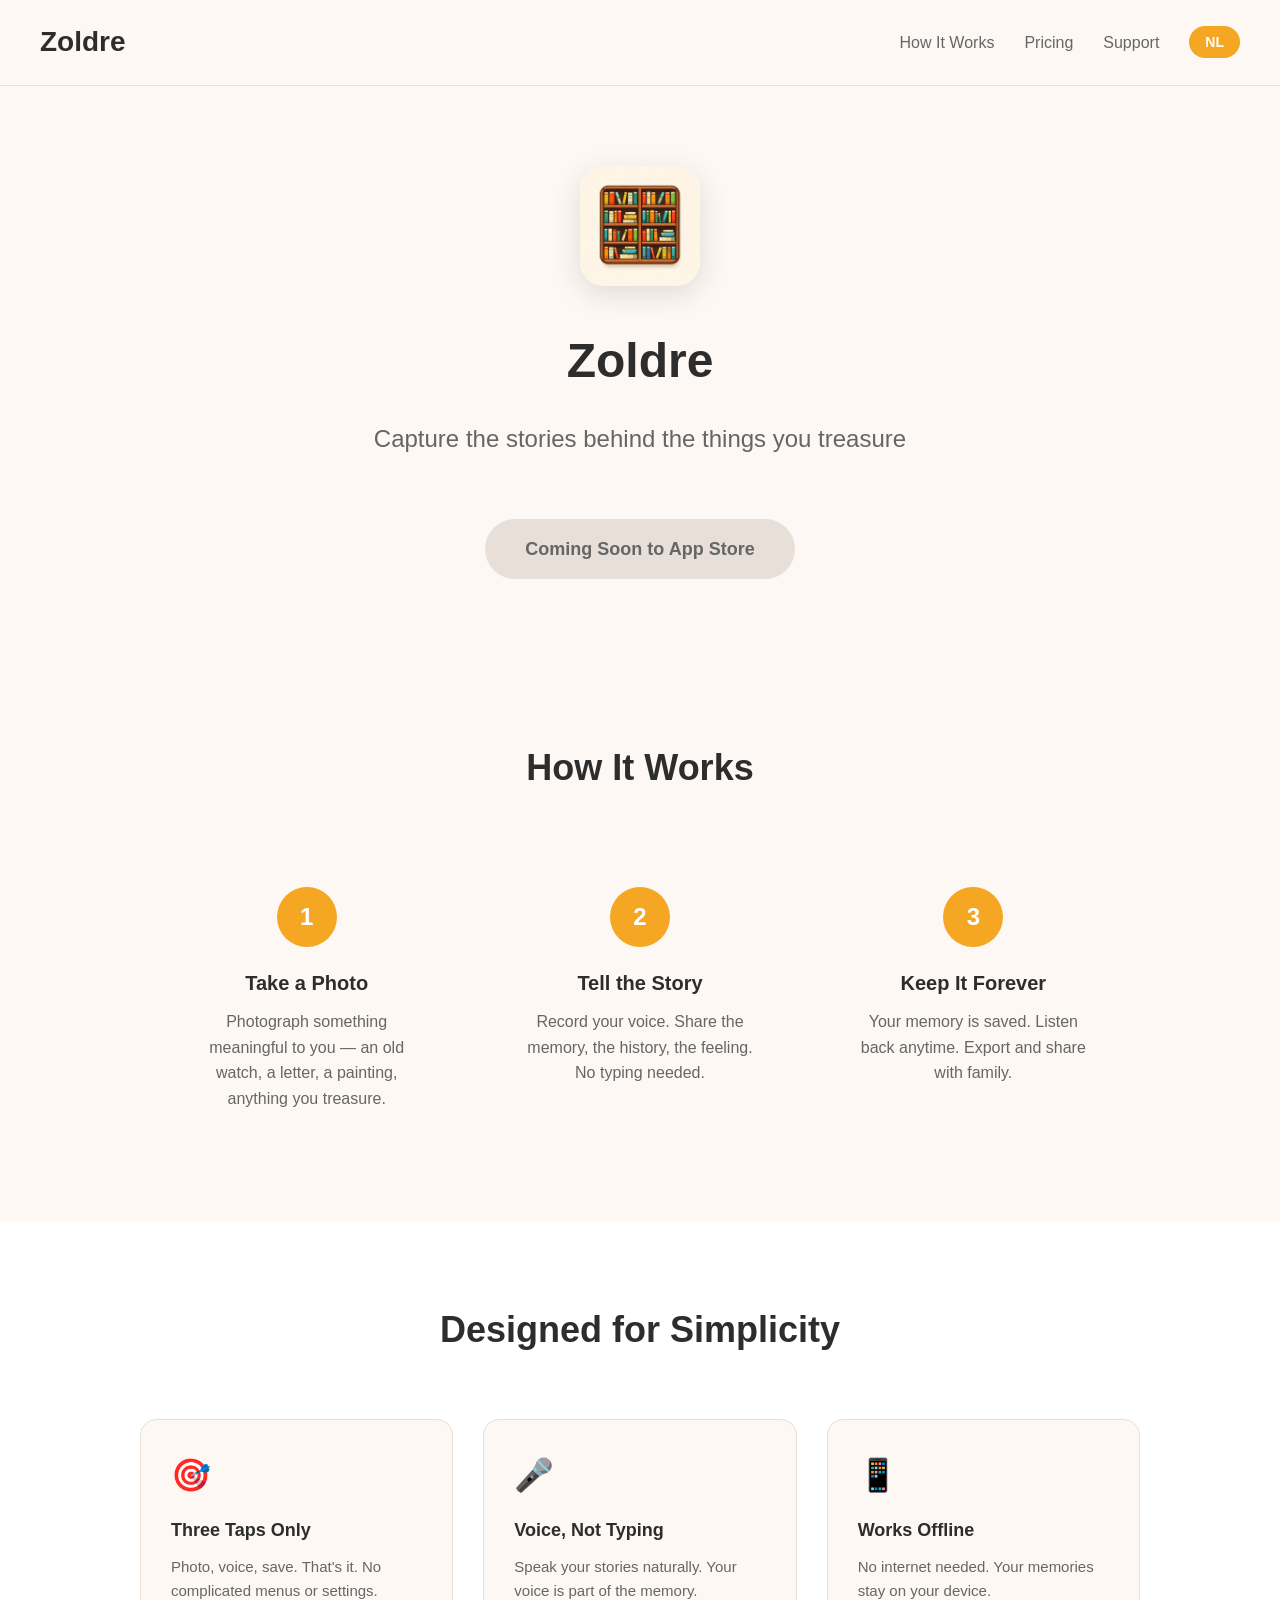
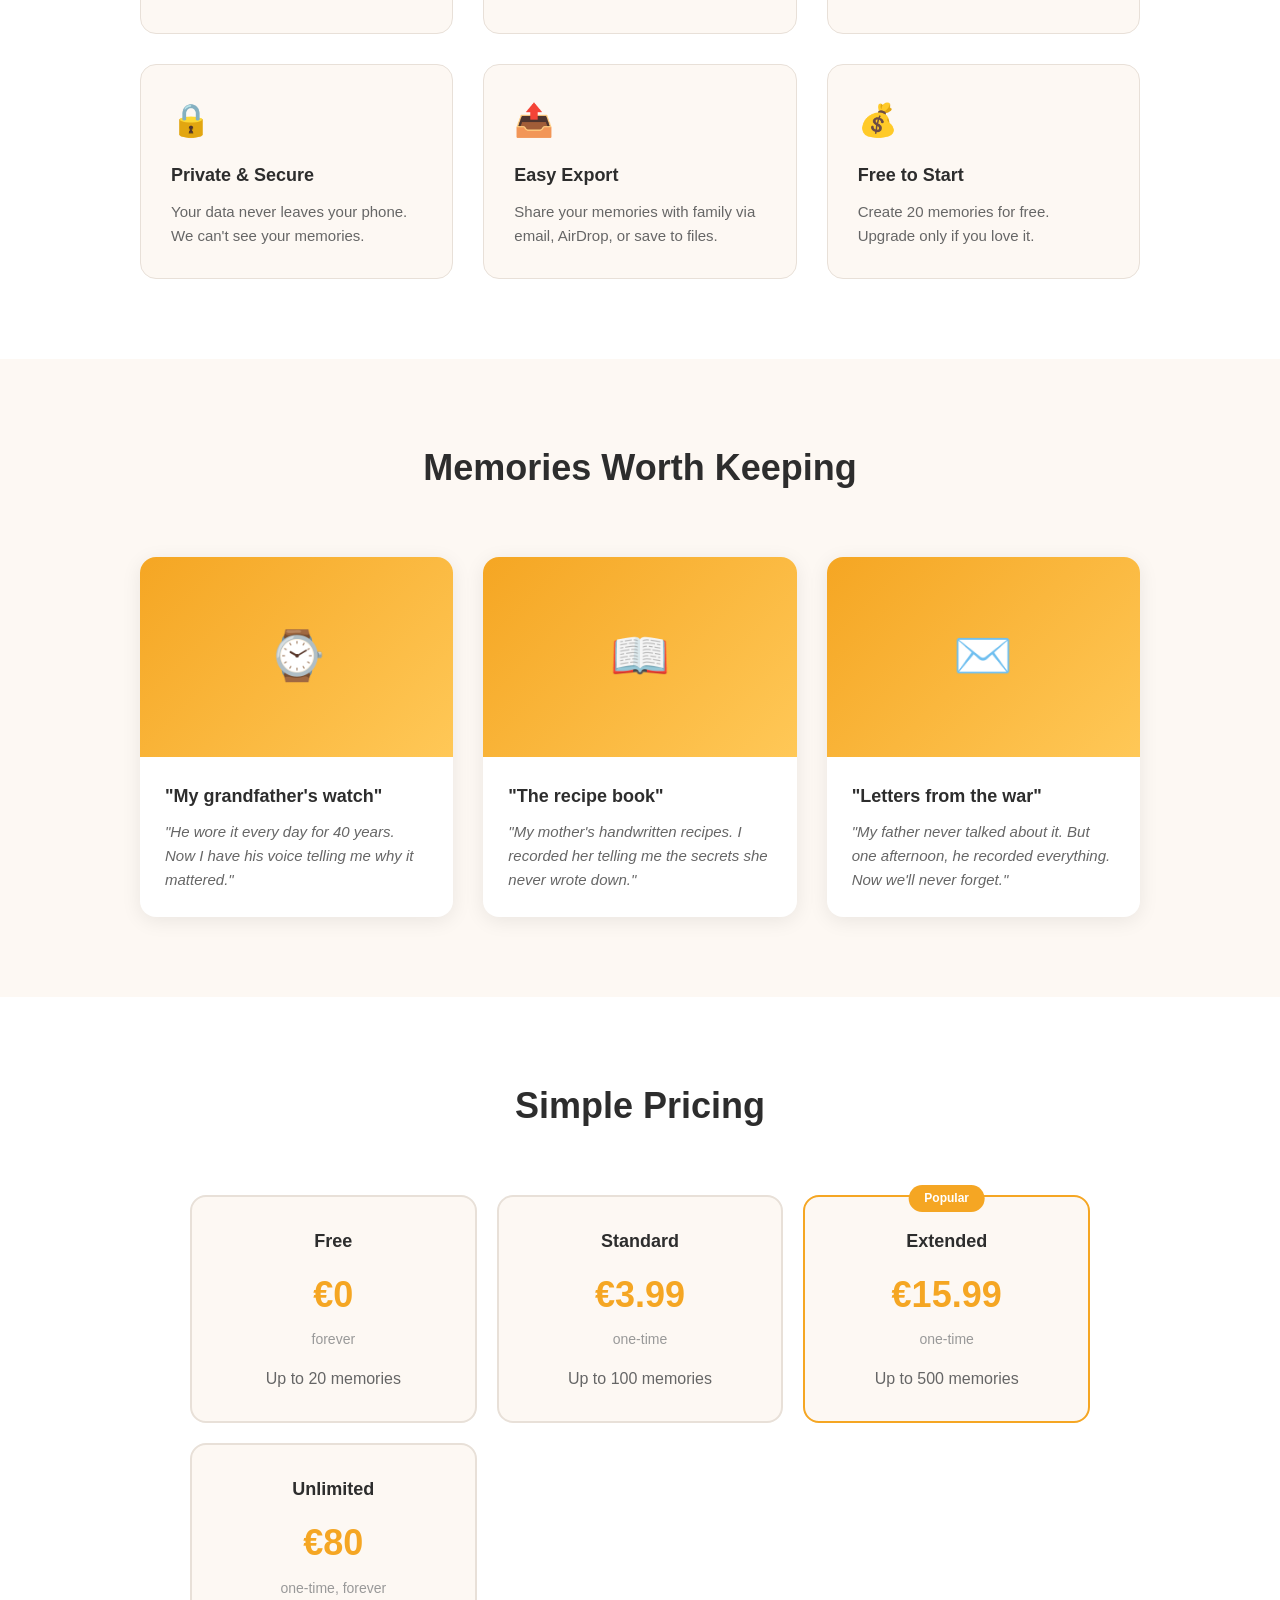
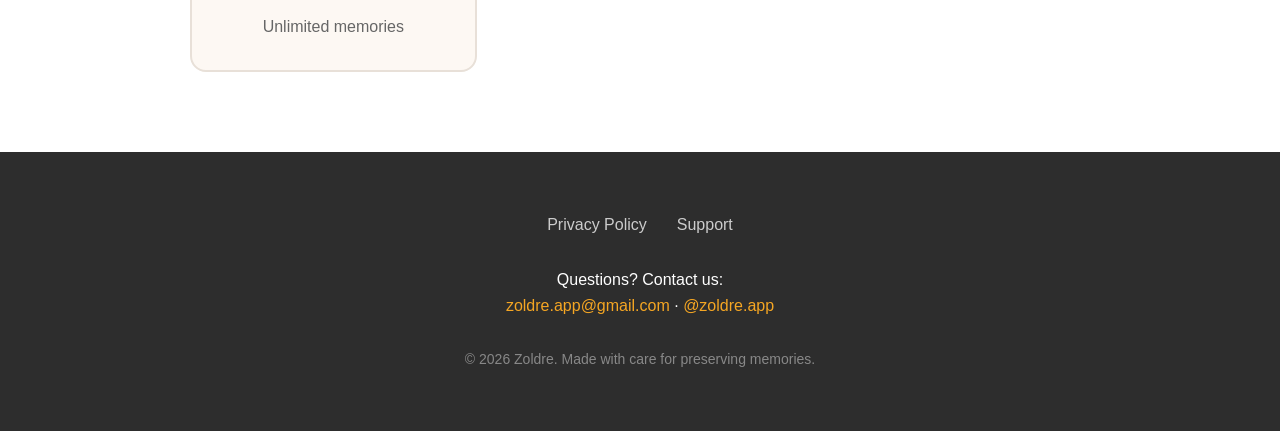
==== index.html @ dab9444a "v0" ====
<!DOCTYPE html>
<html lang="en">
<head>
    <meta charset="UTF-8">
    <meta name="viewport" content="width=device-width, initial-scale=1.0">
    <title>Zoldre - Capture the stories behind the things you treasure</title>
    <meta name="description" content="Zoldre is a simple app for elderly people to preserve memories. Take a photo, tell the story, keep it forever.">
    <link rel="icon" type="image/png" href="icon.png">
    <style>
        * {
            margin: 0;
            padding: 0;
            box-sizing: border-box;
        }

        body {
            font-family: -apple-system, BlinkMacSystemFont, 'Segoe UI', Roboto, Oxygen, Ubuntu, sans-serif;
            background-color: #FDF8F3;
            color: #2D2D2D;
            line-height: 1.6;
        }

        /* Navigation */
        nav {
            background-color: #FDF8F3;
            padding: 20px 40px;
            display: flex;
            justify-content: space-between;
            align-items: center;
            border-bottom: 1px solid #E8E0D8;
            position: sticky;
            top: 0;
            z-index: 100;
        }

        .logo {
            font-size: 28px;
            font-weight: 700;
            color: #2D2D2D;
            text-decoration: none;
        }

        .nav-links {
            display: flex;
            gap: 30px;
            align-items: center;
        }

        .nav-links a {
            text-decoration: none;
            color: #666;
            font-size: 16px;
            transition: color 0.3s;
        }

        .nav-links a:hover {
            color: #F5A623;
        }

        .lang-switch {
            background: #F5A623;
            color: white;
            border: none;
            padding: 8px 16px;
            border-radius: 20px;
            cursor: pointer;
            font-size: 14px;
            font-weight: 600;
            transition: background 0.3s;
        }

        .lang-switch:hover {
            background: #E09000;
        }

        /* Hero Section */
        .hero {
            text-align: center;
            padding: 80px 20px;
            max-width: 800px;
            margin: 0 auto;
        }

        .hero h1 {
            font-size: 48px;
            font-weight: 700;
            margin-bottom: 20px;
            color: #2D2D2D;
        }

        .hero .tagline {
            font-size: 24px;
            color: #666;
            margin-bottom: 40px;
            font-weight: 300;
        }

        .app-icon {
            width: 120px;
            height: 120px;
            border-radius: 24px;
            margin-bottom: 30px;
            box-shadow: 0 8px 30px rgba(0,0,0,0.12);
        }

        .cta-button {
            display: inline-block;
            background: #F5A623;
            color: white;
            padding: 16px 40px;
            border-radius: 30px;
            text-decoration: none;
            font-size: 18px;
            font-weight: 600;
            transition: transform 0.3s, box-shadow 0.3s;
            box-shadow: 0 4px 15px rgba(245, 166, 35, 0.4);
        }

        .cta-button:hover {
            transform: translateY(-2px);
            box-shadow: 0 6px 20px rgba(245, 166, 35, 0.5);
        }

        .coming-soon {
            display: inline-block;
            background: #E8E0D8;
            color: #666;
            padding: 16px 40px;
            border-radius: 30px;
            font-size: 18px;
            font-weight: 600;
            margin-top: 20px;
        }

        /* How It Works */
        .section {
            padding: 80px 20px;
            max-width: 1000px;
            margin: 0 auto;
        }

        .section-title {
            text-align: center;
            font-size: 36px;
            font-weight: 700;
            margin-bottom: 60px;
            color: #2D2D2D;
        }

        .steps {
            display: grid;
            grid-template-columns: repeat(auto-fit, minmax(250px, 1fr));
            gap: 40px;
        }

        .step {
            text-align: center;
            padding: 30px;
        }

        .step-number {
            width: 60px;
            height: 60px;
            background: #F5A623;
            color: white;
            border-radius: 50%;
            display: flex;
            align-items: center;
            justify-content: center;
            font-size: 24px;
            font-weight: 700;
            margin: 0 auto 20px;
        }

        .step h3 {
            font-size: 20px;
            margin-bottom: 10px;
            color: #2D2D2D;
        }

        .step p {
            color: #666;
            font-size: 16px;
        }

        /* Features */
        .features {
            background: white;
            padding: 80px 20px;
        }

        .features-grid {
            display: grid;
            grid-template-columns: repeat(auto-fit, minmax(280px, 1fr));
            gap: 30px;
            max-width: 1000px;
            margin: 0 auto;
        }

        .feature {
            background: #FDF8F3;
            padding: 30px;
            border-radius: 16px;
            border: 1px solid #E8E0D8;
        }

        .feature-icon {
            font-size: 32px;
            margin-bottom: 15px;
        }

        .feature h3 {
            font-size: 18px;
            margin-bottom: 10px;
            color: #2D2D2D;
        }

        .feature p {
            color: #666;
            font-size: 15px;
        }

        /* Stories Section */
        .stories {
            padding: 80px 20px;
            background: #FDF8F3;
        }

        .stories-grid {
            display: grid;
            grid-template-columns: repeat(auto-fit, minmax(300px, 1fr));
            gap: 30px;
            max-width: 1000px;
            margin: 0 auto;
        }

        .story-card {
            background: white;
            border-radius: 16px;
            overflow: hidden;
            box-shadow: 0 4px 20px rgba(0,0,0,0.08);
        }

        .story-image {
            width: 100%;
            height: 200px;
            background: linear-gradient(135deg, #F5A623 0%, #FFC857 100%);
            display: flex;
            align-items: center;
            justify-content: center;
            color: white;
            font-size: 48px;
        }

        .story-image img {
            width: 100%;
            height: 100%;
            object-fit: cover;
        }

        .story-content {
            padding: 25px;
        }

        .story-content h3 {
            font-size: 18px;
            margin-bottom: 10px;
            color: #2D2D2D;
        }

        .story-content p {
            color: #666;
            font-size: 15px;
            font-style: italic;
        }

        /* Pricing */
        .pricing {
            padding: 80px 20px;
            background: white;
        }

        .pricing-grid {
            display: grid;
            grid-template-columns: repeat(auto-fit, minmax(220px, 1fr));
            gap: 20px;
            max-width: 900px;
            margin: 0 auto;
        }

        .pricing-card {
            background: #FDF8F3;
            padding: 30px;
            border-radius: 16px;
            text-align: center;
            border: 2px solid #E8E0D8;
            transition: border-color 0.3s, transform 0.3s;
        }

        .pricing-card:hover {
            border-color: #F5A623;
            transform: translateY(-5px);
        }

        .pricing-card.featured {
            border-color: #F5A623;
            position: relative;
        }

        .pricing-card.featured::before {
            content: attr(data-label);
            position: absolute;
            top: -12px;
            left: 50%;
            transform: translateX(-50%);
            background: #F5A623;
            color: white;
            padding: 4px 16px;
            border-radius: 20px;
            font-size: 12px;
            font-weight: 600;
        }

        .pricing-card h3 {
            font-size: 18px;
            color: #2D2D2D;
            margin-bottom: 10px;
        }

        .pricing-card .price {
            font-size: 36px;
            font-weight: 700;
            color: #F5A623;
            margin-bottom: 5px;
        }

        .pricing-card .price-note {
            font-size: 14px;
            color: #999;
            margin-bottom: 15px;
        }

        .pricing-card .memories {
            font-size: 16px;
            color: #666;
        }

        /* Footer */
        footer {
            background: #2D2D2D;
            color: white;
            padding: 60px 20px;
            text-align: center;
        }

        .footer-links {
            display: flex;
            justify-content: center;
            gap: 30px;
            margin-bottom: 30px;
            flex-wrap: wrap;
        }

        .footer-links a {
            color: #CCC;
            text-decoration: none;
            transition: color 0.3s;
        }

        .footer-links a:hover {
            color: #F5A623;
        }

        .footer-contact {
            margin-bottom: 30px;
        }

        .footer-contact a {
            color: #F5A623;
            text-decoration: none;
        }

        .footer-copyright {
            color: #888;
            font-size: 14px;
        }

        /* Responsive */
        @media (max-width: 768px) {
            nav {
                padding: 15px 20px;
                flex-direction: column;
                gap: 15px;
            }

            .nav-links {
                gap: 20px;
            }

            .hero h1 {
                font-size: 32px;
            }

            .hero .tagline {
                font-size: 18px;
            }

            .section-title {
                font-size: 28px;
            }
        }

        /* Language toggle - hide elements based on language */
        .lang-nl { display: none; }
        body.nl .lang-en { display: none; }
        body.nl .lang-nl { display: block; }
    </style>
</head>
<body>
    <nav>
        <a href="index.html" class="logo">Zoldre</a>
        <div class="nav-links">
            <a href="#how-it-works" class="lang-en">How It Works</a>
            <a href="#how-it-works" class="lang-nl">Hoe Het Werkt</a>
            <a href="#pricing" class="lang-en">Pricing</a>
            <a href="#pricing" class="lang-nl">Prijzen</a>
            <a href="support.html" class="lang-en">Support</a>
            <a href="support.html" class="lang-nl">Hulp</a>
            <button class="lang-switch" onclick="toggleLanguage()">
                <span class="lang-en">NL</span>
                <span class="lang-nl">EN</span>
            </button>
        </div>
    </nav>

    <section class="hero">
        <img src="icon.png" alt="Zoldre App Icon" class="app-icon">
        <h1>Zoldre</h1>
        <p class="tagline lang-en">Capture the stories behind the things you treasure</p>
        <p class="tagline lang-nl">Bewaar de verhalen achter de dingen die je koestert</p>
        
        <!-- Replace this with App Store link once approved -->
        <div class="coming-soon lang-en">Coming Soon to App Store</div>
        <div class="coming-soon lang-nl">Binnenkort in de App Store</div>
        
        <!-- Uncomment this once app is live:
        <a href="https://apps.apple.com/app/zoldre" class="cta-button lang-en">Download on App Store</a>
        <a href="https://apps.apple.com/app/zoldre" class="cta-button lang-nl">Download in App Store</a>
        -->
    </section>

    <section class="section" id="how-it-works">
        <h2 class="section-title lang-en">How It Works</h2>
        <h2 class="section-title lang-nl">Hoe Het Werkt</h2>
        
        <div class="steps">
            <div class="step">
                <div class="step-number">1</div>
                <h3 class="lang-en">Take a Photo</h3>
                <h3 class="lang-nl">Maak een Foto</h3>
                <p class="lang-en">Photograph something meaningful to you — an old watch, a letter, a painting, anything you treasure.</p>
                <p class="lang-nl">Fotografeer iets dat betekenisvol voor je is — een oud horloge, een brief, een schilderij, alles wat je koestert.</p>
            </div>
            <div class="step">
                <div class="step-number">2</div>
                <h3 class="lang-en">Tell the Story</h3>
                <h3 class="lang-nl">Vertel het Verhaal</h3>
                <p class="lang-en">Record your voice. Share the memory, the history, the feeling. No typing needed.</p>
                <p class="lang-nl">Neem je stem op. Deel de herinnering, de geschiedenis, het gevoel. Geen typen nodig.</p>
            </div>
            <div class="step">
                <div class="step-number">3</div>
                <h3 class="lang-en">Keep It Forever</h3>
                <h3 class="lang-nl">Bewaar Het Voor Altijd</h3>
                <p class="lang-en">Your memory is saved. Listen back anytime. Export and share with family.</p>
                <p class="lang-nl">Je herinnering is opgeslagen. Luister wanneer je wilt. Exporteer en deel met familie.</p>
            </div>
        </div>
    </section>

    <section class="features">
        <h2 class="section-title lang-en">Designed for Simplicity</h2>
        <h2 class="section-title lang-nl">Ontworpen voor Eenvoud</h2>
        
        <div class="features-grid">
            <div class="feature">
                <div class="feature-icon">🎯</div>
                <h3 class="lang-en">Three Taps Only</h3>
                <h3 class="lang-nl">Slechts Drie Tikken</h3>
                <p class="lang-en">Photo, voice, save. That's it. No complicated menus or settings.</p>
                <p class="lang-nl">Foto, stem, opslaan. Dat is alles. Geen ingewikkelde menu's of instellingen.</p>
            </div>
            <div class="feature">
                <div class="feature-icon">🎤</div>
                <h3 class="lang-en">Voice, Not Typing</h3>
                <h3 class="lang-nl">Stem, Niet Typen</h3>
                <p class="lang-en">Speak your stories naturally. Your voice is part of the memory.</p>
                <p class="lang-nl">Spreek je verhalen natuurlijk in. Je stem is onderdeel van de herinnering.</p>
            </div>
            <div class="feature">
                <div class="feature-icon">📱</div>
                <h3 class="lang-en">Works Offline</h3>
                <h3 class="lang-nl">Werkt Offline</h3>
                <p class="lang-en">No internet needed. Your memories stay on your device.</p>
                <p class="lang-nl">Geen internet nodig. Je herinneringen blijven op je toestel.</p>
            </div>
            <div class="feature">
                <div class="feature-icon">🔒</div>
                <h3 class="lang-en">Private & Secure</h3>
                <h3 class="lang-nl">Privé & Veilig</h3>
                <p class="lang-en">Your data never leaves your phone. We can't see your memories.</p>
                <p class="lang-nl">Je gegevens verlaten nooit je telefoon. Wij kunnen je herinneringen niet zien.</p>
            </div>
            <div class="feature">
                <div class="feature-icon">📤</div>
                <h3 class="lang-en">Easy Export</h3>
                <h3 class="lang-nl">Makkelijk Exporteren</h3>
                <p class="lang-en">Share your memories with family via email, AirDrop, or save to files.</p>
                <p class="lang-nl">Deel je herinneringen met familie via e-mail, AirDrop, of sla op als bestanden.</p>
            </div>
            <div class="feature">
                <div class="feature-icon">💰</div>
                <h3 class="lang-en">Free to Start</h3>
                <h3 class="lang-nl">Gratis om te Beginnen</h3>
                <p class="lang-en">Create 20 memories for free. Upgrade only if you love it.</p>
                <p class="lang-nl">Maak 20 herinneringen gratis. Upgrade alleen als je het geweldig vindt.</p>
            </div>
        </div>
    </section>

    <section class="stories" id="stories">
        <h2 class="section-title lang-en">Memories Worth Keeping</h2>
        <h2 class="section-title lang-nl">Herinneringen om te Koesteren</h2>
        
        <div class="stories-grid">
            <div class="story-card">
                <div class="story-image">
                    <!-- Replace with: <img src="story1.jpg" alt="Story"> -->
                    ⌚
                </div>
                <div class="story-content">
                    <h3 class="lang-en">"My grandfather's watch"</h3>
                    <h3 class="lang-nl">"Het horloge van mijn grootvader"</h3>
                    <p class="lang-en">"He wore it every day for 40 years. Now I have his voice telling me why it mattered."</p>
                    <p class="lang-nl">"Hij droeg het elke dag, 40 jaar lang. Nu heb ik zijn stem die vertelt waarom het belangrijk was."</p>
                </div>
            </div>
            <div class="story-card">
                <div class="story-image">
                    <!-- Replace with: <img src="story2.jpg" alt="Story"> -->
                    📖
                </div>
                <div class="story-content">
                    <h3 class="lang-en">"The recipe book"</h3>
                    <h3 class="lang-nl">"Het receptenboek"</h3>
                    <p class="lang-en">"My mother's handwritten recipes. I recorded her telling me the secrets she never wrote down."</p>
                    <p class="lang-nl">"De handgeschreven recepten van mijn moeder. Ik nam op hoe ze me de geheimen vertelde die ze nooit opschreef."</p>
                </div>
            </div>
            <div class="story-card">
                <div class="story-image">
                    <!-- Replace with: <img src="story3.jpg" alt="Story"> -->
                    ✉️
                </div>
                <div class="story-content">
                    <h3 class="lang-en">"Letters from the war"</h3>
                    <h3 class="lang-nl">"Brieven uit de oorlog"</h3>
                    <p class="lang-en">"My father never talked about it. But one afternoon, he recorded everything. Now we'll never forget."</p>
                    <p class="lang-nl">"Mijn vader praatte er nooit over. Maar op een middag nam hij alles op. Nu vergeten we het nooit."</p>
                </div>
            </div>
        </div>
    </section>

    <section class="pricing" id="pricing">
        <h2 class="section-title lang-en">Simple Pricing</h2>
        <h2 class="section-title lang-nl">Eenvoudige Prijzen</h2>
        
        <div class="pricing-grid">
            <div class="pricing-card">
                <h3 class="lang-en">Free</h3>
                <h3 class="lang-nl">Gratis</h3>
                <div class="price">€0</div>
                <div class="price-note lang-en">forever</div>
                <div class="price-note lang-nl">voor altijd</div>
                <div class="memories lang-en">Up to 20 memories</div>
                <div class="memories lang-nl">Tot 20 herinneringen</div>
            </div>
            <div class="pricing-card">
                <h3 class="lang-en">Standard</h3>
                <h3 class="lang-nl">Standaard</h3>
                <div class="price">€3.99</div>
                <div class="price-note lang-en">one-time</div>
                <div class="price-note lang-nl">eenmalig</div>
                <div class="memories lang-en">Up to 100 memories</div>
                <div class="memories lang-nl">Tot 100 herinneringen</div>
            </div>
            <div class="pricing-card featured" data-label="Popular">
                <h3 class="lang-en">Extended</h3>
                <h3 class="lang-nl">Uitgebreid</h3>
                <div class="price">€15.99</div>
                <div class="price-note lang-en">one-time</div>
                <div class="price-note lang-nl">eenmalig</div>
                <div class="memories lang-en">Up to 500 memories</div>
                <div class="memories lang-nl">Tot 500 herinneringen</div>
            </div>
            <div class="pricing-card">
                <h3 class="lang-en">Unlimited</h3>
                <h3 class="lang-nl">Onbeperkt</h3>
                <div class="price">€80</div>
                <div class="price-note lang-en">one-time, forever</div>
                <div class="price-note lang-nl">eenmalig, voor altijd</div>
                <div class="memories lang-en">Unlimited memories</div>
                <div class="memories lang-nl">Onbeperkte herinneringen</div>
            </div>
        </div>
    </section>

    <footer>
        <div class="footer-links">
            <a href="privacy.html" class="lang-en">Privacy Policy</a>
            <a href="privacy.html" class="lang-nl">Privacybeleid</a>
            <a href="support.html" class="lang-en">Support</a>
            <a href="support.html" class="lang-nl">Hulp</a>
        </div>
        <div class="footer-contact">
            <p class="lang-en">Questions? Contact us:</p>
            <p class="lang-nl">Vragen? Neem contact op:</p>
            <a href="mailto:zoldre.app@gmail.com">zoldre.app@gmail.com</a>
            <span> · </span>
            <a href="https://instagram.com/zoldre.app" target="_blank">@zoldre.app</a>
        </div>
        <div class="footer-copyright">
            <p>© 2026 Zoldre. <span class="lang-en">Made with care for preserving memories.</span><span class="lang-nl">Gemaakt met zorg voor het bewaren van herinneringen.</span></p>
        </div>
    </footer>

    <script>
        function toggleLanguage() {
            document.body.classList.toggle('nl');
            localStorage.setItem('zoldre-lang', document.body.classList.contains('nl') ? 'nl' : 'en');
        }

        // Load saved language preference
        if (localStorage.getItem('zoldre-lang') === 'nl') {
            document.body.classList.add('nl');
        }
    </script>
</body>
</html>
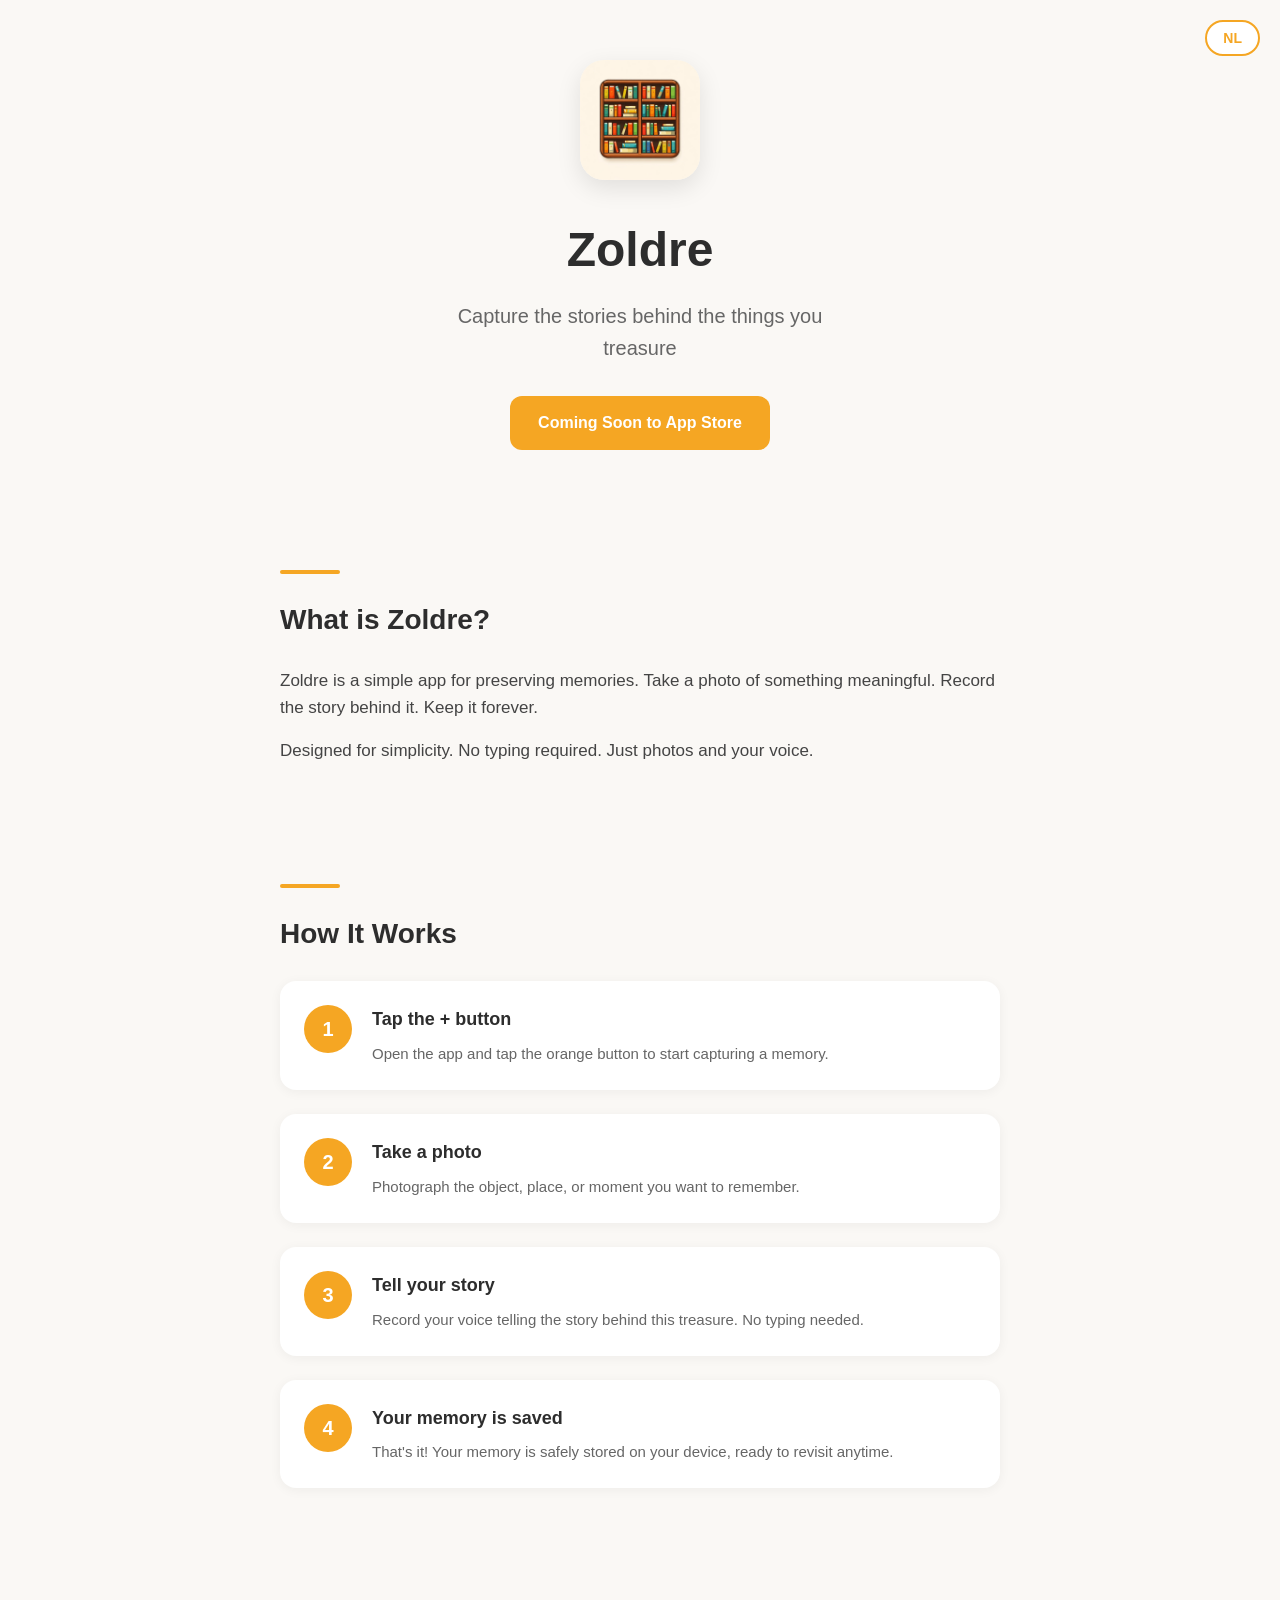
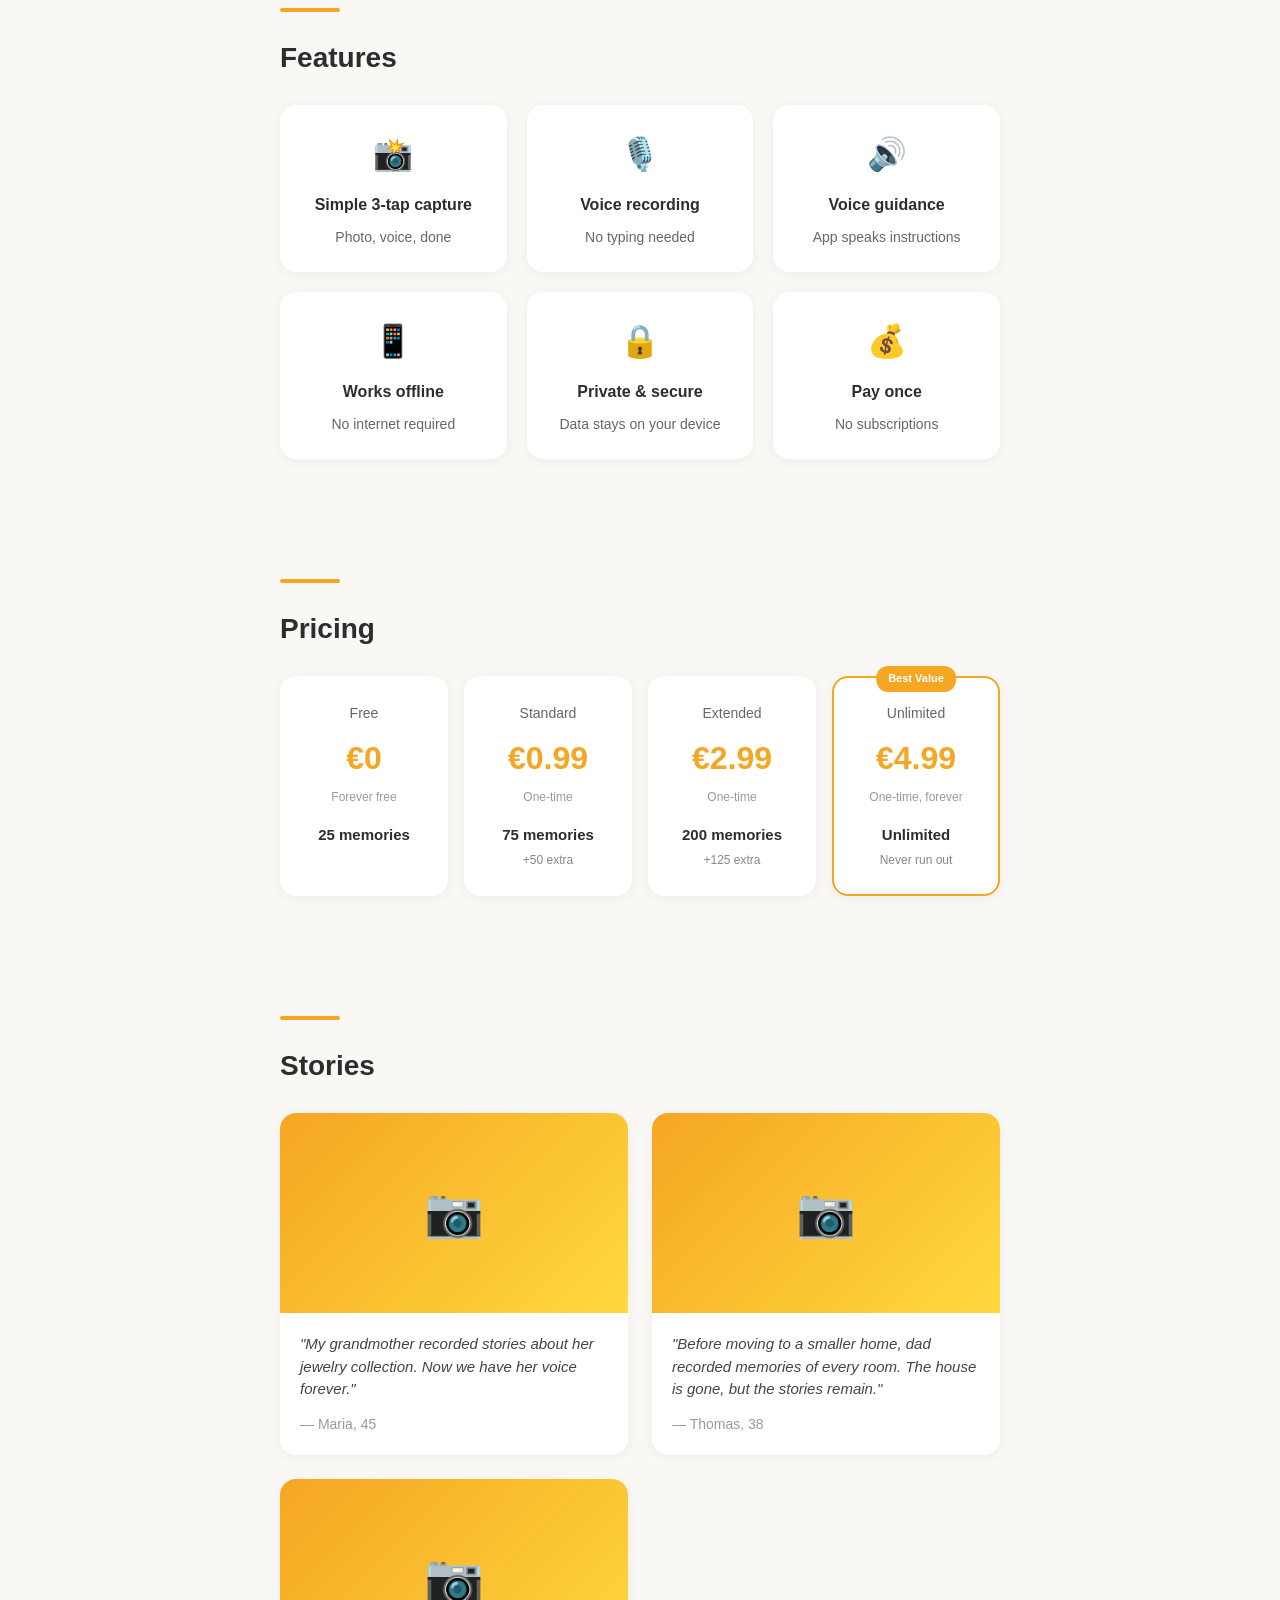
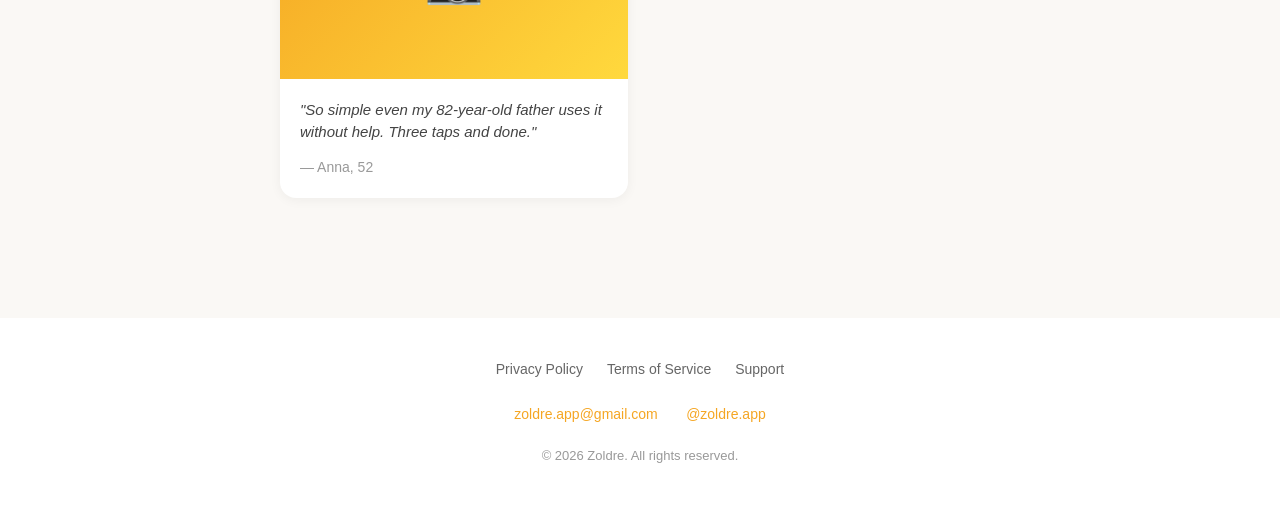
==== commit a2f35b96: "v2" ====
--- a/index.html
+++ b/index.html
@@ -4,7 +4,7 @@
     <meta charset="UTF-8">
     <meta name="viewport" content="width=device-width, initial-scale=1.0">
     <title>Zoldre - Capture the stories behind the things you treasure</title>
-    <meta name="description" content="Zoldre is a simple app for elderly people to preserve memories. Take a photo, tell the story, keep it forever.">
+    <meta name="description" content="Zoldre is a simple app for elderly people to capture memories of cherished objects through photos and voice recordings.">
     <link rel="icon" type="image/png" href="icon.png">
     <style>
         * {
@@ -12,638 +12,663 @@
             padding: 0;
             box-sizing: border-box;
         }
-
+        
         body {
-            font-family: -apple-system, BlinkMacSystemFont, 'Segoe UI', Roboto, Oxygen, Ubuntu, sans-serif;
-            background-color: #FDF8F3;
+            font-family: -apple-system, BlinkMacSystemFont, 'Segoe UI', Roboto, Helvetica, Arial, sans-serif;
+            background-color: #FAF8F5;
             color: #2D2D2D;
             line-height: 1.6;
         }
-
-        /* Navigation */
-        nav {
-            background-color: #FDF8F3;
-            padding: 20px 40px;
-            display: flex;
-            justify-content: space-between;
-            align-items: center;
-            border-bottom: 1px solid #E8E0D8;
-            position: sticky;
-            top: 0;
+        
+        .container {
+            max-width: 800px;
+            margin: 0 auto;
+            padding: 20px;
+        }
+        
+        /* Language Switcher */
+        .lang-switch {
+            position: fixed;
+            top: 20px;
+            right: 20px;
             z-index: 100;
         }
-
-        .logo {
-            font-size: 28px;
-            font-weight: 700;
-            color: #2D2D2D;
-            text-decoration: none;
-        }
-
-        .nav-links {
-            display: flex;
-            gap: 30px;
-            align-items: center;
-        }
-
-        .nav-links a {
-            text-decoration: none;
-            color: #666;
-            font-size: 16px;
-            transition: color 0.3s;
-        }
-
-        .nav-links a:hover {
+        
+        .lang-btn {
+            background: white;
+            border: 2px solid #F5A623;
             color: #F5A623;
-        }
-
-        .lang-switch {
-            background: #F5A623;
-            color: white;
-            border: none;
             padding: 8px 16px;
             border-radius: 20px;
             cursor: pointer;
             font-size: 14px;
             font-weight: 600;
-            transition: background 0.3s;
-        }
-
-        .lang-switch:hover {
-            background: #E09000;
-        }
-
-        /* Hero Section */
-        .hero {
+            transition: all 0.3s ease;
+        }
+        
+        .lang-btn:hover {
+            background: #F5A623;
+            color: white;
+        }
+        
+        /* Header */
+        .header {
             text-align: center;
-            padding: 80px 20px;
-            max-width: 800px;
-            margin: 0 auto;
-        }
-
-        .hero h1 {
-            font-size: 48px;
-            font-weight: 700;
-            margin-bottom: 20px;
-            color: #2D2D2D;
-        }
-
-        .hero .tagline {
-            font-size: 24px;
-            color: #666;
-            margin-bottom: 40px;
-            font-weight: 300;
-        }
-
-        .app-icon {
+            padding: 60px 20px 40px;
+        }
+        
+        .logo {
             width: 120px;
             height: 120px;
             border-radius: 24px;
-            margin-bottom: 30px;
-            box-shadow: 0 8px 30px rgba(0,0,0,0.12);
-        }
-
-        .cta-button {
+            margin-bottom: 24px;
+            box-shadow: 0 8px 24px rgba(0,0,0,0.1);
+        }
+        
+        .title {
+            font-size: 48px;
+            font-weight: 700;
+            color: #2D2D2D;
+            margin-bottom: 12px;
+        }
+        
+        .tagline {
+            font-size: 20px;
+            color: #666;
+            max-width: 400px;
+            margin: 0 auto 32px;
+        }
+        
+        .app-store-btn {
+            display: inline-block;
+            background: #000;
+            color: white;
+            padding: 14px 28px;
+            border-radius: 12px;
+            text-decoration: none;
+            font-size: 16px;
+            font-weight: 600;
+            transition: transform 0.2s ease;
+        }
+        
+        .app-store-btn:hover {
+            transform: scale(1.05);
+        }
+        
+        .coming-soon {
             display: inline-block;
             background: #F5A623;
             color: white;
-            padding: 16px 40px;
-            border-radius: 30px;
-            text-decoration: none;
-            font-size: 18px;
+            padding: 14px 28px;
+            border-radius: 12px;
+            font-size: 16px;
             font-weight: 600;
-            transition: transform 0.3s, box-shadow 0.3s;
-            box-shadow: 0 4px 15px rgba(245, 166, 35, 0.4);
-        }
-
-        .cta-button:hover {
-            transform: translateY(-2px);
-            box-shadow: 0 6px 20px rgba(245, 166, 35, 0.5);
-        }
-
-        .coming-soon {
-            display: inline-block;
-            background: #E8E0D8;
-            color: #666;
-            padding: 16px 40px;
-            border-radius: 30px;
-            font-size: 18px;
-            font-weight: 600;
-            margin-top: 20px;
-        }
-
-        /* How It Works */
+        }
+        
+        /* Sections */
         .section {
-            padding: 80px 20px;
-            max-width: 1000px;
-            margin: 0 auto;
-        }
-
+            padding: 60px 20px;
+        }
+        
         .section-title {
-            text-align: center;
-            font-size: 36px;
+            font-size: 28px;
             font-weight: 700;
-            margin-bottom: 60px;
+            margin-bottom: 24px;
             color: #2D2D2D;
         }
-
+        
+        .section-divider {
+            width: 60px;
+            height: 4px;
+            background: #F5A623;
+            border-radius: 2px;
+            margin-bottom: 24px;
+        }
+        
+        /* How it works */
         .steps {
-            display: grid;
-            grid-template-columns: repeat(auto-fit, minmax(250px, 1fr));
-            gap: 40px;
-        }
-
+            display: flex;
+            flex-direction: column;
+            gap: 24px;
+        }
+        
         .step {
-            text-align: center;
-            padding: 30px;
-        }
-
+            display: flex;
+            align-items: flex-start;
+            gap: 20px;
+            background: white;
+            padding: 24px;
+            border-radius: 16px;
+            box-shadow: 0 2px 12px rgba(0,0,0,0.05);
+        }
+        
         .step-number {
-            width: 60px;
-            height: 60px;
+            width: 48px;
+            height: 48px;
             background: #F5A623;
             color: white;
             border-radius: 50%;
             display: flex;
             align-items: center;
             justify-content: center;
-            font-size: 24px;
+            font-size: 20px;
             font-weight: 700;
-            margin: 0 auto 20px;
-        }
-
-        .step h3 {
-            font-size: 20px;
-            margin-bottom: 10px;
+            flex-shrink: 0;
+        }
+        
+        .step-content h3 {
+            font-size: 18px;
+            margin-bottom: 8px;
             color: #2D2D2D;
         }
-
-        .step p {
+        
+        .step-content p {
             color: #666;
-            font-size: 16px;
-        }
-
+            font-size: 15px;
+        }
+        
         /* Features */
         .features {
+            display: grid;
+            grid-template-columns: repeat(auto-fit, minmax(200px, 1fr));
+            gap: 20px;
+        }
+        
+        .feature {
             background: white;
-            padding: 80px 20px;
-        }
-
-        .features-grid {
-            display: grid;
-            grid-template-columns: repeat(auto-fit, minmax(280px, 1fr));
-            gap: 30px;
-            max-width: 1000px;
-            margin: 0 auto;
-        }
-
-        .feature {
-            background: #FDF8F3;
-            padding: 30px;
+            padding: 24px;
             border-radius: 16px;
-            border: 1px solid #E8E0D8;
-        }
-
+            text-align: center;
+            box-shadow: 0 2px 12px rgba(0,0,0,0.05);
+        }
+        
         .feature-icon {
             font-size: 32px;
-            margin-bottom: 15px;
-        }
-
+            margin-bottom: 12px;
+        }
+        
         .feature h3 {
-            font-size: 18px;
-            margin-bottom: 10px;
+            font-size: 16px;
+            margin-bottom: 8px;
             color: #2D2D2D;
         }
-
+        
         .feature p {
+            font-size: 14px;
             color: #666;
-            font-size: 15px;
-        }
-
-        /* Stories Section */
-        .stories {
-            padding: 80px 20px;
-            background: #FDF8F3;
-        }
-
-        .stories-grid {
+        }
+        
+        /* Pricing */
+        .pricing-cards {
             display: grid;
-            grid-template-columns: repeat(auto-fit, minmax(300px, 1fr));
-            gap: 30px;
-            max-width: 1000px;
-            margin: 0 auto;
-        }
-
-        .story-card {
+            grid-template-columns: repeat(auto-fit, minmax(160px, 1fr));
+            gap: 16px;
+        }
+        
+        .pricing-card {
             background: white;
-            border-radius: 16px;
-            overflow: hidden;
-            box-shadow: 0 4px 20px rgba(0,0,0,0.08);
-        }
-
-        .story-image {
-            width: 100%;
-            height: 200px;
-            background: linear-gradient(135deg, #F5A623 0%, #FFC857 100%);
-            display: flex;
-            align-items: center;
-            justify-content: center;
-            color: white;
-            font-size: 48px;
-        }
-
-        .story-image img {
-            width: 100%;
-            height: 100%;
-            object-fit: cover;
-        }
-
-        .story-content {
-            padding: 25px;
-        }
-
-        .story-content h3 {
-            font-size: 18px;
-            margin-bottom: 10px;
-            color: #2D2D2D;
-        }
-
-        .story-content p {
-            color: #666;
-            font-size: 15px;
-            font-style: italic;
-        }
-
-        /* Pricing */
-        .pricing {
-            padding: 80px 20px;
-            background: white;
-        }
-
-        .pricing-grid {
-            display: grid;
-            grid-template-columns: repeat(auto-fit, minmax(220px, 1fr));
-            gap: 20px;
-            max-width: 900px;
-            margin: 0 auto;
-        }
-
-        .pricing-card {
-            background: #FDF8F3;
-            padding: 30px;
+            padding: 24px 16px;
             border-radius: 16px;
             text-align: center;
-            border: 2px solid #E8E0D8;
-            transition: border-color 0.3s, transform 0.3s;
-        }
-
-        .pricing-card:hover {
+            box-shadow: 0 2px 12px rgba(0,0,0,0.05);
+            border: 2px solid transparent;
+            position: relative;
+        }
+        
+        .pricing-card.popular {
             border-color: #F5A623;
-            transform: translateY(-5px);
-        }
-
-        .pricing-card.featured {
-            border-color: #F5A623;
-            position: relative;
-        }
-
-        .pricing-card.featured::before {
-            content: attr(data-label);
+        }
+        
+        .pricing-card.popular::before {
+            content: "Best Value";
             position: absolute;
             top: -12px;
             left: 50%;
             transform: translateX(-50%);
             background: #F5A623;
             color: white;
-            padding: 4px 16px;
-            border-radius: 20px;
-            font-size: 12px;
+            padding: 4px 12px;
+            border-radius: 12px;
+            font-size: 11px;
             font-weight: 600;
         }
-
-        .pricing-card h3 {
-            font-size: 18px;
-            color: #2D2D2D;
-            margin-bottom: 10px;
-        }
-
+        
+        body.dutch .pricing-card.popular::before {
+            content: "Beste Waarde";
+        }
+        
+        .pricing-card .plan-name {
+            font-size: 14px;
+            color: #666;
+            margin-bottom: 8px;
+        }
+        
         .pricing-card .price {
-            font-size: 36px;
+            font-size: 32px;
             font-weight: 700;
             color: #F5A623;
-            margin-bottom: 5px;
-        }
-
+            margin-bottom: 4px;
+        }
+        
         .pricing-card .price-note {
+            font-size: 12px;
+            color: #999;
+            margin-bottom: 16px;
+        }
+        
+        .pricing-card .memories {
+            font-size: 15px;
+            color: #2D2D2D;
+            font-weight: 600;
+        }
+        
+        .pricing-card .memories-detail {
+            font-size: 12px;
+            color: #888;
+            margin-top: 4px;
+        }
+        
+        /* Stories Section */
+        .stories {
+            display: grid;
+            grid-template-columns: repeat(auto-fit, minmax(280px, 1fr));
+            gap: 24px;
+        }
+        
+        .story-card {
+            background: white;
+            border-radius: 16px;
+            overflow: hidden;
+            box-shadow: 0 2px 12px rgba(0,0,0,0.05);
+        }
+        
+        .story-image {
+            width: 100%;
+            height: 200px;
+            object-fit: cover;
+            background: #EEE;
+        }
+        
+        .story-image-placeholder {
+            width: 100%;
+            height: 200px;
+            background: linear-gradient(135deg, #F5A623 0%, #FFD93D 100%);
+            display: flex;
+            align-items: center;
+            justify-content: center;
+            color: white;
+            font-size: 48px;
+        }
+        
+        .story-content {
+            padding: 20px;
+        }
+        
+        .story-quote {
+            font-size: 15px;
+            color: #444;
+            font-style: italic;
+            margin-bottom: 12px;
+            line-height: 1.5;
+        }
+        
+        .story-author {
             font-size: 14px;
             color: #999;
-            margin-bottom: 15px;
-        }
-
-        .pricing-card .memories {
-            font-size: 16px;
-            color: #666;
-        }
-
+        }
+        
         /* Footer */
-        footer {
-            background: #2D2D2D;
-            color: white;
-            padding: 60px 20px;
+        .footer {
+            background: white;
+            padding: 40px 20px;
             text-align: center;
-        }
-
+            margin-top: 40px;
+        }
+        
         .footer-links {
             display: flex;
             justify-content: center;
-            gap: 30px;
-            margin-bottom: 30px;
+            gap: 24px;
+            margin-bottom: 20px;
             flex-wrap: wrap;
         }
-
+        
         .footer-links a {
-            color: #CCC;
+            color: #666;
             text-decoration: none;
-            transition: color 0.3s;
-        }
-
+            font-size: 14px;
+        }
+        
         .footer-links a:hover {
             color: #F5A623;
         }
-
+        
         .footer-contact {
-            margin-bottom: 30px;
-        }
-
+            margin-bottom: 20px;
+        }
+        
         .footer-contact a {
             color: #F5A623;
             text-decoration: none;
-        }
-
+            font-size: 14px;
+            margin: 0 12px;
+        }
+        
         .footer-copyright {
-            color: #888;
-            font-size: 14px;
-        }
-
+            font-size: 13px;
+            color: #999;
+        }
+        
         /* Responsive */
-        @media (max-width: 768px) {
-            nav {
-                padding: 15px 20px;
-                flex-direction: column;
-                gap: 15px;
+        @media (max-width: 600px) {
+            .title {
+                font-size: 36px;
             }
-
-            .nav-links {
-                gap: 20px;
-            }
-
-            .hero h1 {
-                font-size: 32px;
-            }
-
-            .hero .tagline {
+            
+            .tagline {
                 font-size: 18px;
             }
-
-            .section-title {
-                font-size: 28px;
+            
+            .step {
+                flex-direction: column;
+                text-align: center;
             }
-        }
-
-        /* Language toggle - hide elements based on language */
-        .lang-nl { display: none; }
-        body.nl .lang-en { display: none; }
-        body.nl .lang-nl { display: block; }
+            
+            .step-number {
+                margin: 0 auto;
+            }
+            
+            .pricing-cards {
+                grid-template-columns: repeat(2, 1fr);
+            }
+        }
+        
+        /* Dutch content - hidden by default */
+        .nl { display: none; }
+        body.dutch .en { display: none; }
+        body.dutch .nl { display: block; }
+        body.dutch .nl-inline { display: inline; }
+        body.dutch .en-inline { display: none; }
+        .nl-inline { display: none; }
     </style>
 </head>
 <body>
-    <nav>
-        <a href="index.html" class="logo">Zoldre</a>
-        <div class="nav-links">
-            <a href="#how-it-works" class="lang-en">How It Works</a>
-            <a href="#how-it-works" class="lang-nl">Hoe Het Werkt</a>
-            <a href="#pricing" class="lang-en">Pricing</a>
-            <a href="#pricing" class="lang-nl">Prijzen</a>
-            <a href="support.html" class="lang-en">Support</a>
-            <a href="support.html" class="lang-nl">Hulp</a>
-            <button class="lang-switch" onclick="toggleLanguage()">
-                <span class="lang-en">NL</span>
-                <span class="lang-nl">EN</span>
-            </button>
+    <!-- Language Switcher -->
+    <div class="lang-switch">
+        <button class="lang-btn" onclick="toggleLanguage()">
+            <span class="en-inline">NL</span>
+            <span class="nl-inline">EN</span>
+        </button>
+    </div>
+
+    <!-- Header -->
+    <header class="header">
+        <img src="icon.png" alt="Zoldre App Icon" class="logo">
+        <h1 class="title">Zoldre</h1>
+        <p class="tagline en">Capture the stories behind the things you treasure</p>
+        <p class="tagline nl">Bewaar de verhalen achter de dingen die je koestert</p>
+        
+        <!-- Replace with App Store link after approval -->
+        <span class="coming-soon en">Coming Soon to App Store</span>
+        <span class="coming-soon nl">Binnenkort in de App Store</span>
+        <!-- <a href="https://apps.apple.com/app/zoldre" class="app-store-btn">Download on App Store</a> -->
+    </header>
+
+    <div class="container">
+        <!-- What is Zoldre -->
+        <section class="section">
+            <div class="section-divider"></div>
+            <h2 class="section-title en">What is Zoldre?</h2>
+            <h2 class="section-title nl">Wat is Zoldre?</h2>
+            
+            <p class="en" style="font-size: 17px; color: #444; margin-bottom: 16px;">
+                Zoldre is a simple app for preserving memories. Take a photo of something meaningful. Record the story behind it. Keep it forever.
+            </p>
+            <p class="nl" style="font-size: 17px; color: #444; margin-bottom: 16px;">
+                Zoldre is een eenvoudige app voor het bewaren van herinneringen. Maak een foto van iets dat betekenis heeft. Neem het verhaal erachter op. Bewaar het voor altijd.
+            </p>
+            
+            <p class="en" style="font-size: 17px; color: #444;">
+                Designed for simplicity. No typing required. Just photos and your voice.
+            </p>
+            <p class="nl" style="font-size: 17px; color: #444;">
+                Ontworpen voor eenvoud. Geen typen nodig. Alleen foto's en je stem.
+            </p>
+        </section>
+
+        <!-- How it works -->
+        <section class="section">
+            <div class="section-divider"></div>
+            <h2 class="section-title en">How It Works</h2>
+            <h2 class="section-title nl">Hoe Het Werkt</h2>
+            
+            <div class="steps">
+                <div class="step">
+                    <div class="step-number">1</div>
+                    <div class="step-content">
+                        <h3 class="en">Tap the + button</h3>
+                        <h3 class="nl">Tik op de + knop</h3>
+                        <p class="en">Open the app and tap the orange button to start capturing a memory.</p>
+                        <p class="nl">Open de app en tik op de oranje knop om een herinnering vast te leggen.</p>
+                    </div>
+                </div>
+                
+                <div class="step">
+                    <div class="step-number">2</div>
+                    <div class="step-content">
+                        <h3 class="en">Take a photo</h3>
+                        <h3 class="nl">Maak een foto</h3>
+                        <p class="en">Photograph the object, place, or moment you want to remember.</p>
+                        <p class="nl">Fotografeer het voorwerp, de plek of het moment dat je wilt onthouden.</p>
+                    </div>
+                </div>
+                
+                <div class="step">
+                    <div class="step-number">3</div>
+                    <div class="step-content">
+                        <h3 class="en">Tell your story</h3>
+                        <h3 class="nl">Vertel je verhaal</h3>
+                        <p class="en">Record your voice telling the story behind this treasure. No typing needed.</p>
+                        <p class="nl">Neem je stem op terwijl je het verhaal vertelt. Geen typen nodig.</p>
+                    </div>
+                </div>
+                
+                <div class="step">
+                    <div class="step-number">4</div>
+                    <div class="step-content">
+                        <h3 class="en">Your memory is saved</h3>
+                        <h3 class="nl">Je herinnering is bewaard</h3>
+                        <p class="en">That's it! Your memory is safely stored on your device, ready to revisit anytime.</p>
+                        <p class="nl">Dat is alles! Je herinnering is veilig opgeslagen op je apparaat.</p>
+                    </div>
+                </div>
+            </div>
+        </section>
+
+        <!-- Features -->
+        <section class="section">
+            <div class="section-divider"></div>
+            <h2 class="section-title en">Features</h2>
+            <h2 class="section-title nl">Kenmerken</h2>
+            
+            <div class="features">
+                <div class="feature">
+                    <div class="feature-icon">📸</div>
+                    <h3 class="en">Simple 3-tap capture</h3>
+                    <h3 class="nl">Eenvoudig in 3 tikken</h3>
+                    <p class="en">Photo, voice, done</p>
+                    <p class="nl">Foto, stem, klaar</p>
+                </div>
+                
+                <div class="feature">
+                    <div class="feature-icon">🎙️</div>
+                    <h3 class="en">Voice recording</h3>
+                    <h3 class="nl">Stem opname</h3>
+                    <p class="en">No typing needed</p>
+                    <p class="nl">Geen typen nodig</p>
+                </div>
+                
+                <div class="feature">
+                    <div class="feature-icon">🔊</div>
+                    <h3 class="en">Voice guidance</h3>
+                    <h3 class="nl">Spraakbegeleiding</h3>
+                    <p class="en">App speaks instructions</p>
+                    <p class="nl">App spreekt instructies</p>
+                </div>
+                
+                <div class="feature">
+                    <div class="feature-icon">📱</div>
+                    <h3 class="en">Works offline</h3>
+                    <h3 class="nl">Werkt offline</h3>
+                    <p class="en">No internet required</p>
+                    <p class="nl">Geen internet nodig</p>
+                </div>
+                
+                <div class="feature">
+                    <div class="feature-icon">🔒</div>
+                    <h3 class="en">Private & secure</h3>
+                    <h3 class="nl">Privé & veilig</h3>
+                    <p class="en">Data stays on your device</p>
+                    <p class="nl">Data blijft op je apparaat</p>
+                </div>
+                
+                <div class="feature">
+                    <div class="feature-icon">💰</div>
+                    <h3 class="en">Pay once</h3>
+                    <h3 class="nl">Eenmalig betalen</h3>
+                    <p class="en">No subscriptions</p>
+                    <p class="nl">Geen abonnement</p>
+                </div>
+            </div>
+        </section>
+
+        <!-- Pricing -->
+        <section class="section">
+            <div class="section-divider"></div>
+            <h2 class="section-title en">Pricing</h2>
+            <h2 class="section-title nl">Prijzen</h2>
+            
+            <div class="pricing-cards">
+                <div class="pricing-card">
+                    <div class="plan-name">Free</div>
+                    <div class="price">€0</div>
+                    <div class="price-note en">Forever free</div>
+                    <div class="price-note nl">Altijd gratis</div>
+                    <div class="memories en">25 memories</div>
+                    <div class="memories nl">25 herinneringen</div>
+                </div>
+                
+                <div class="pricing-card">
+                    <div class="plan-name">Standard</div>
+                    <div class="price">€0.99</div>
+                    <div class="price-note en">One-time</div>
+                    <div class="price-note nl">Eenmalig</div>
+                    <div class="memories en">75 memories</div>
+                    <div class="memories nl">75 herinneringen</div>
+                    <div class="memories-detail en">+50 extra</div>
+                    <div class="memories-detail nl">+50 extra</div>
+                </div>
+                
+                <div class="pricing-card">
+                    <div class="plan-name">Extended</div>
+                    <div class="price">€2.99</div>
+                    <div class="price-note en">One-time</div>
+                    <div class="price-note nl">Eenmalig</div>
+                    <div class="memories en">200 memories</div>
+                    <div class="memories nl">200 herinneringen</div>
+                    <div class="memories-detail en">+125 extra</div>
+                    <div class="memories-detail nl">+125 extra</div>
+                </div>
+                
+                <div class="pricing-card popular">
+                    <div class="plan-name">Unlimited</div>
+                    <div class="price">€4.99</div>
+                    <div class="price-note en">One-time, forever</div>
+                    <div class="price-note nl">Eenmalig, voor altijd</div>
+                    <div class="memories en">Unlimited</div>
+                    <div class="memories nl">Onbeperkt</div>
+                    <div class="memories-detail en">Never run out</div>
+                    <div class="memories-detail nl">Nooit vol</div>
+                </div>
+            </div>
+        </section>
+
+        <!-- Stories -->
+        <section class="section">
+            <div class="section-divider"></div>
+            <h2 class="section-title en">Stories</h2>
+            <h2 class="section-title nl">Verhalen</h2>
+            
+            <div class="stories">
+                <!-- Story 1 - Placeholder for your photo -->
+                <div class="story-card">
+                    <div class="story-image-placeholder">📷</div>
+                    <!-- Replace with: <img src="story1.jpg" alt="Story" class="story-image"> -->
+                    <div class="story-content">
+                        <p class="story-quote en">"My grandmother recorded stories about her jewelry collection. Now we have her voice forever."</p>
+                        <p class="story-quote nl">"Mijn oma nam verhalen op over haar sieradencollectie. Nu hebben we haar stem voor altijd."</p>
+                        <p class="story-author">— Maria, 45</p>
+                    </div>
+                </div>
+                
+                <!-- Story 2 - Placeholder for your photo -->
+                <div class="story-card">
+                    <div class="story-image-placeholder">📷</div>
+                    <!-- Replace with: <img src="story2.jpg" alt="Story" class="story-image"> -->
+                    <div class="story-content">
+                        <p class="story-quote en">"Before moving to a smaller home, dad recorded memories of every room. The house is gone, but the stories remain."</p>
+                        <p class="story-quote nl">"Voor de verhuizing naar een kleiner huis nam papa herinneringen op van elke kamer. Het huis is weg, maar de verhalen blijven."</p>
+                        <p class="story-author">— Thomas, 38</p>
+                    </div>
+                </div>
+                
+                <!-- Story 3 - Placeholder for your photo -->
+                <div class="story-card">
+                    <div class="story-image-placeholder">📷</div>
+                    <!-- Replace with: <img src="story3.jpg" alt="Story" class="story-image"> -->
+                    <div class="story-content">
+                        <p class="story-quote en">"So simple even my 82-year-old father uses it without help. Three taps and done."</p>
+                        <p class="story-quote nl">"Zo eenvoudig dat zelfs mijn 82-jarige vader het zonder hulp gebruikt. Drie tikken en klaar."</p>
+                        <p class="story-author">— Anna, 52</p>
+                    </div>
+                </div>
+            </div>
+        </section>
+    </div>
+
+    <!-- Footer -->
+    <footer class="footer">
+        <div class="footer-links">
+            <a href="privacy.html" class="en">Privacy Policy</a>
+            <a href="privacy.html" class="nl">Privacybeleid</a>
+            <a href="terms.html" class="en">Terms of Service</a>
+            <a href="terms.html" class="nl">Gebruiksvoorwaarden</a>
+            <a href="support.html" class="en">Support</a>
+            <a href="support.html" class="nl">Ondersteuning</a>
         </div>
-    </nav>
-
-    <section class="hero">
-        <img src="icon.png" alt="Zoldre App Icon" class="app-icon">
-        <h1>Zoldre</h1>
-        <p class="tagline lang-en">Capture the stories behind the things you treasure</p>
-        <p class="tagline lang-nl">Bewaar de verhalen achter de dingen die je koestert</p>
-        
-        <!-- Replace this with App Store link once approved -->
-        <div class="coming-soon lang-en">Coming Soon to App Store</div>
-        <div class="coming-soon lang-nl">Binnenkort in de App Store</div>
-        
-        <!-- Uncomment this once app is live:
-        <a href="https://apps.apple.com/app/zoldre" class="cta-button lang-en">Download on App Store</a>
-        <a href="https://apps.apple.com/app/zoldre" class="cta-button lang-nl">Download in App Store</a>
-        -->
-    </section>
-
-    <section class="section" id="how-it-works">
-        <h2 class="section-title lang-en">How It Works</h2>
-        <h2 class="section-title lang-nl">Hoe Het Werkt</h2>
-        
-        <div class="steps">
-            <div class="step">
-                <div class="step-number">1</div>
-                <h3 class="lang-en">Take a Photo</h3>
-                <h3 class="lang-nl">Maak een Foto</h3>
-                <p class="lang-en">Photograph something meaningful to you — an old watch, a letter, a painting, anything you treasure.</p>
-                <p class="lang-nl">Fotografeer iets dat betekenisvol voor je is — een oud horloge, een brief, een schilderij, alles wat je koestert.</p>
-            </div>
-            <div class="step">
-                <div class="step-number">2</div>
-                <h3 class="lang-en">Tell the Story</h3>
-                <h3 class="lang-nl">Vertel het Verhaal</h3>
-                <p class="lang-en">Record your voice. Share the memory, the history, the feeling. No typing needed.</p>
-                <p class="lang-nl">Neem je stem op. Deel de herinnering, de geschiedenis, het gevoel. Geen typen nodig.</p>
-            </div>
-            <div class="step">
-                <div class="step-number">3</div>
-                <h3 class="lang-en">Keep It Forever</h3>
-                <h3 class="lang-nl">Bewaar Het Voor Altijd</h3>
-                <p class="lang-en">Your memory is saved. Listen back anytime. Export and share with family.</p>
-                <p class="lang-nl">Je herinnering is opgeslagen. Luister wanneer je wilt. Exporteer en deel met familie.</p>
-            </div>
-        </div>
-    </section>
-
-    <section class="features">
-        <h2 class="section-title lang-en">Designed for Simplicity</h2>
-        <h2 class="section-title lang-nl">Ontworpen voor Eenvoud</h2>
-        
-        <div class="features-grid">
-            <div class="feature">
-                <div class="feature-icon">🎯</div>
-                <h3 class="lang-en">Three Taps Only</h3>
-                <h3 class="lang-nl">Slechts Drie Tikken</h3>
-                <p class="lang-en">Photo, voice, save. That's it. No complicated menus or settings.</p>
-                <p class="lang-nl">Foto, stem, opslaan. Dat is alles. Geen ingewikkelde menu's of instellingen.</p>
-            </div>
-            <div class="feature">
-                <div class="feature-icon">🎤</div>
-                <h3 class="lang-en">Voice, Not Typing</h3>
-                <h3 class="lang-nl">Stem, Niet Typen</h3>
-                <p class="lang-en">Speak your stories naturally. Your voice is part of the memory.</p>
-                <p class="lang-nl">Spreek je verhalen natuurlijk in. Je stem is onderdeel van de herinnering.</p>
-            </div>
-            <div class="feature">
-                <div class="feature-icon">📱</div>
-                <h3 class="lang-en">Works Offline</h3>
-                <h3 class="lang-nl">Werkt Offline</h3>
-                <p class="lang-en">No internet needed. Your memories stay on your device.</p>
-                <p class="lang-nl">Geen internet nodig. Je herinneringen blijven op je toestel.</p>
-            </div>
-            <div class="feature">
-                <div class="feature-icon">🔒</div>
-                <h3 class="lang-en">Private & Secure</h3>
-                <h3 class="lang-nl">Privé & Veilig</h3>
-                <p class="lang-en">Your data never leaves your phone. We can't see your memories.</p>
-                <p class="lang-nl">Je gegevens verlaten nooit je telefoon. Wij kunnen je herinneringen niet zien.</p>
-            </div>
-            <div class="feature">
-                <div class="feature-icon">📤</div>
-                <h3 class="lang-en">Easy Export</h3>
-                <h3 class="lang-nl">Makkelijk Exporteren</h3>
-                <p class="lang-en">Share your memories with family via email, AirDrop, or save to files.</p>
-                <p class="lang-nl">Deel je herinneringen met familie via e-mail, AirDrop, of sla op als bestanden.</p>
-            </div>
-            <div class="feature">
-                <div class="feature-icon">💰</div>
-                <h3 class="lang-en">Free to Start</h3>
-                <h3 class="lang-nl">Gratis om te Beginnen</h3>
-                <p class="lang-en">Create 20 memories for free. Upgrade only if you love it.</p>
-                <p class="lang-nl">Maak 20 herinneringen gratis. Upgrade alleen als je het geweldig vindt.</p>
-            </div>
-        </div>
-    </section>
-
-    <section class="stories" id="stories">
-        <h2 class="section-title lang-en">Memories Worth Keeping</h2>
-        <h2 class="section-title lang-nl">Herinneringen om te Koesteren</h2>
-        
-        <div class="stories-grid">
-            <div class="story-card">
-                <div class="story-image">
-                    <!-- Replace with: <img src="story1.jpg" alt="Story"> -->
-                    ⌚
-                </div>
-                <div class="story-content">
-                    <h3 class="lang-en">"My grandfather's watch"</h3>
-                    <h3 class="lang-nl">"Het horloge van mijn grootvader"</h3>
-                    <p class="lang-en">"He wore it every day for 40 years. Now I have his voice telling me why it mattered."</p>
-                    <p class="lang-nl">"Hij droeg het elke dag, 40 jaar lang. Nu heb ik zijn stem die vertelt waarom het belangrijk was."</p>
-                </div>
-            </div>
-            <div class="story-card">
-                <div class="story-image">
-                    <!-- Replace with: <img src="story2.jpg" alt="Story"> -->
-                    📖
-                </div>
-                <div class="story-content">
-                    <h3 class="lang-en">"The recipe book"</h3>
-                    <h3 class="lang-nl">"Het receptenboek"</h3>
-                    <p class="lang-en">"My mother's handwritten recipes. I recorded her telling me the secrets she never wrote down."</p>
-                    <p class="lang-nl">"De handgeschreven recepten van mijn moeder. Ik nam op hoe ze me de geheimen vertelde die ze nooit opschreef."</p>
-                </div>
-            </div>
-            <div class="story-card">
-                <div class="story-image">
-                    <!-- Replace with: <img src="story3.jpg" alt="Story"> -->
-                    ✉️
-                </div>
-                <div class="story-content">
-                    <h3 class="lang-en">"Letters from the war"</h3>
-                    <h3 class="lang-nl">"Brieven uit de oorlog"</h3>
-                    <p class="lang-en">"My father never talked about it. But one afternoon, he recorded everything. Now we'll never forget."</p>
-                    <p class="lang-nl">"Mijn vader praatte er nooit over. Maar op een middag nam hij alles op. Nu vergeten we het nooit."</p>
-                </div>
-            </div>
-        </div>
-    </section>
-
-    <section class="pricing" id="pricing">
-        <h2 class="section-title lang-en">Simple Pricing</h2>
-        <h2 class="section-title lang-nl">Eenvoudige Prijzen</h2>
-        
-        <div class="pricing-grid">
-            <div class="pricing-card">
-                <h3 class="lang-en">Free</h3>
-                <h3 class="lang-nl">Gratis</h3>
-                <div class="price">€0</div>
-                <div class="price-note lang-en">forever</div>
-                <div class="price-note lang-nl">voor altijd</div>
-                <div class="memories lang-en">Up to 20 memories</div>
-                <div class="memories lang-nl">Tot 20 herinneringen</div>
-            </div>
-            <div class="pricing-card">
-                <h3 class="lang-en">Standard</h3>
-                <h3 class="lang-nl">Standaard</h3>
-                <div class="price">€3.99</div>
-                <div class="price-note lang-en">one-time</div>
-                <div class="price-note lang-nl">eenmalig</div>
-                <div class="memories lang-en">Up to 100 memories</div>
-                <div class="memories lang-nl">Tot 100 herinneringen</div>
-            </div>
-            <div class="pricing-card featured" data-label="Popular">
-                <h3 class="lang-en">Extended</h3>
-                <h3 class="lang-nl">Uitgebreid</h3>
-                <div class="price">€15.99</div>
-                <div class="price-note lang-en">one-time</div>
-                <div class="price-note lang-nl">eenmalig</div>
-                <div class="memories lang-en">Up to 500 memories</div>
-                <div class="memories lang-nl">Tot 500 herinneringen</div>
-            </div>
-            <div class="pricing-card">
-                <h3 class="lang-en">Unlimited</h3>
-                <h3 class="lang-nl">Onbeperkt</h3>
-                <div class="price">€80</div>
-                <div class="price-note lang-en">one-time, forever</div>
-                <div class="price-note lang-nl">eenmalig, voor altijd</div>
-                <div class="memories lang-en">Unlimited memories</div>
-                <div class="memories lang-nl">Onbeperkte herinneringen</div>
-            </div>
-        </div>
-    </section>
-
-    <footer>
-        <div class="footer-links">
-            <a href="privacy.html" class="lang-en">Privacy Policy</a>
-            <a href="privacy.html" class="lang-nl">Privacybeleid</a>
-            <a href="support.html" class="lang-en">Support</a>
-            <a href="support.html" class="lang-nl">Hulp</a>
-        </div>
+        
         <div class="footer-contact">
-            <p class="lang-en">Questions? Contact us:</p>
-            <p class="lang-nl">Vragen? Neem contact op:</p>
             <a href="mailto:zoldre.app@gmail.com">zoldre.app@gmail.com</a>
-            <span> · </span>
             <a href="https://instagram.com/zoldre.app" target="_blank">@zoldre.app</a>
         </div>
-        <div class="footer-copyright">
-            <p>© 2026 Zoldre. <span class="lang-en">Made with care for preserving memories.</span><span class="lang-nl">Gemaakt met zorg voor het bewaren van herinneringen.</span></p>
-        </div>
+        
+        <p class="footer-copyright">© 2026 Zoldre. All rights reserved.</p>
     </footer>
 
     <script>
         function toggleLanguage() {
-            document.body.classList.toggle('nl');
-            localStorage.setItem('zoldre-lang', document.body.classList.contains('nl') ? 'nl' : 'en');
-        }
-
+            document.body.classList.toggle('dutch');
+            // Save preference
+            if (document.body.classList.contains('dutch')) {
+                localStorage.setItem('zoldre-lang', 'nl');
+            } else {
+                localStorage.setItem('zoldre-lang', 'en');
+            }
+        }
+        
         // Load saved language preference
         if (localStorage.getItem('zoldre-lang') === 'nl') {
-            document.body.classList.add('nl');
+            document.body.classList.add('dutch');
         }
     </script>
 </body>
